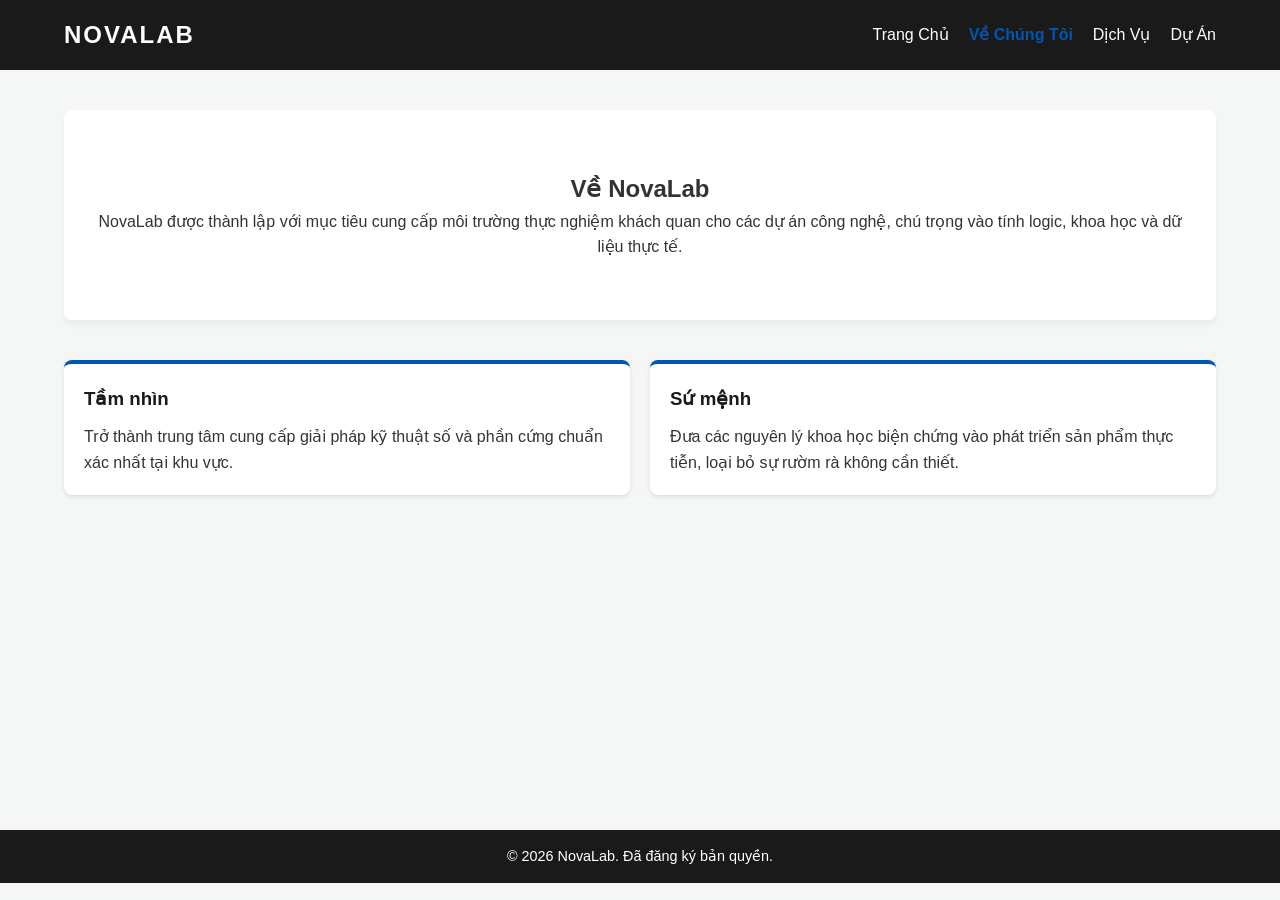
==== about.html @ a88ee1c7 "Add files via upload" ====
<!DOCTYPE html>
<html lang="vi">
<head>
    <meta charset="UTF-8">
    <meta name="viewport" content="width=device-width, initial-scale=1.0">
    <title>NovaLab | Về Chúng Tôi</title>
    <link rel="stylesheet" href="styles.css">
</head>
<body>
    <header>
        <div class="logo">NOVALAB</div>
        <nav>
            <ul>
                <li><a href="index.html">Trang Chủ</a></li>
                <li><a href="about.html">Về Chúng Tôi</a></li>
                <li><a href="service.html">Dịch Vụ</a></li>
                <li><a href="project.html">Dự Án</a></li>
            </ul>
        </nav>
    </header>

    <main>
        <section class="hero">
            <h2>Về NovaLab</h2>
            <p>NovaLab được thành lập với mục tiêu cung cấp môi trường thực nghiệm khách quan cho các dự án công nghệ, chú trọng vào tính logic, khoa học và dữ liệu thực tế.</p>
        </section>
        
        <div class="grid-container">
            <div class="card">
                <h3>Tầm nhìn</h3>
                <p>Trở thành trung tâm cung cấp giải pháp kỹ thuật số và phần cứng chuẩn xác nhất tại khu vực.</p>
            </div>
            <div class="card">
                <h3>Sứ mệnh</h3>
                <p>Đưa các nguyên lý khoa học biện chứng vào phát triển sản phẩm thực tiễn, loại bỏ sự rườm rà không cần thiết.</p>
            </div>
        </div>
    </main>

    <footer>
        <p>&copy; 2026 NovaLab. Đã đăng ký bản quyền.</p>
    </footer>

    <script src="app.js"></script>
</body>
</html>
---- styles.css ----
/* Thiết lập biến màu sắc và phông chữ cơ bản */
:root {
    --primary-color: #0056b3;
    --secondary-color: #1a1a1a;
    --text-color: #333;
    --bg-color: #f4f7f6;
    --white: #ffffff;
    --font-stack: 'Segoe UI', Roboto, Helvetica, Arial, sans-serif;
}

* {
    margin: 0;
    padding: 0;
    box-sizing: border-box;
}

body {
    font-family: var(--font-stack);
    color: var(--text-color);
    background-color: var(--bg-color);
    line-height: 1.6;
}

/* Cấu trúc Header & Navigation */
header {
    background-color: var(--secondary-color);
    color: var(--white);
    padding: 1rem 5%;
    display: flex;
    justify-content: space-between;
    align-items: center;
}

header .logo {
    font-size: 1.5rem;
    font-weight: bold;
    letter-spacing: 2px;
}

nav ul {
    list-style: none;
    display: flex;
    gap: 20px;
}

nav ul li a {
    color: var(--white);
    text-decoration: none;
    font-weight: 500;
    transition: color 0.3s ease;
}

nav ul li a:hover {
    color: var(--primary-color);
}

/* Cấu trúc nội dung chính */
main {
    padding: 40px 5%;
    min-height: calc(100vh - 140px);
}

section.hero {
    text-align: center;
    padding: 60px 20px;
    background: var(--white);
    border-radius: 8px;
    box-shadow: 0 4px 6px rgba(0,0,0,0.05);
    margin-bottom: 40px;
}

section.hero h1 {
    font-size: 2.5rem;
    color: var(--secondary-color);
    margin-bottom: 15px;
}

/* Lưới hiển thị (Grid) cho Project và Service */
.grid-container {
    display: grid;
    grid-template-columns: repeat(auto-fit, minmax(300px, 1fr));
    gap: 20px;
    margin-top: 20px;
}

.card {
    background: var(--white);
    padding: 20px;
    border-radius: 8px;
    box-shadow: 0 2px 4px rgba(0,0,0,0.1);
    border-top: 4px solid var(--primary-color);
}

.card h3 {
    margin-bottom: 10px;
    color: var(--secondary-color);
}

/* Footer */
footer {
    background-color: var(--secondary-color);
    color: var(--white);
    text-align: center;
    padding: 15px;
    font-size: 0.9rem;
}
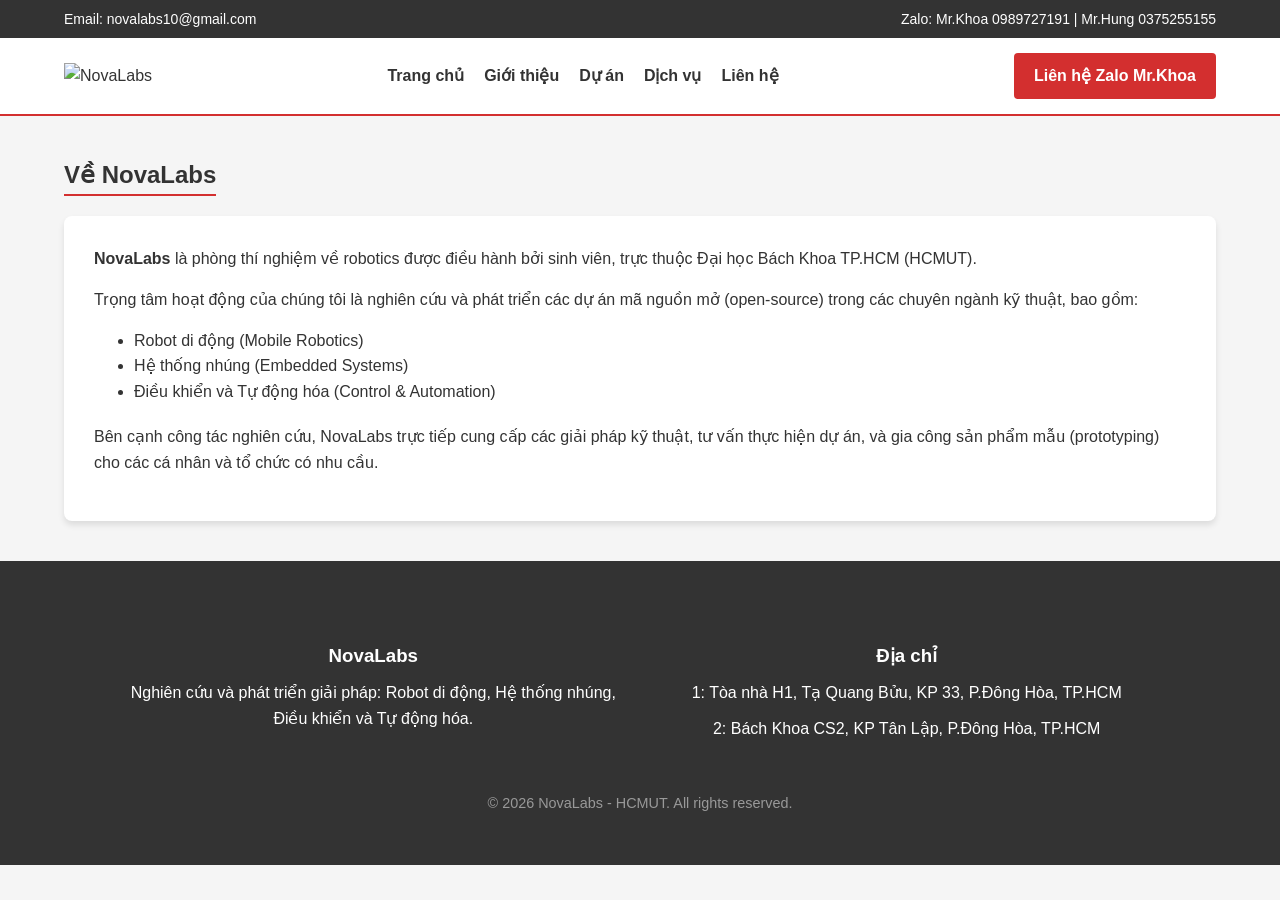
==== commit 250f691e: "Add files via upload" ====
--- a/about.html
+++ b/about.html
@@ -1,46 +1,63 @@
-<!DOCTYPE html>
-<html lang="vi">
-<head>
-    <meta charset="UTF-8">
-    <meta name="viewport" content="width=device-width, initial-scale=1.0">
-    <title>NovaLab | Về Chúng Tôi</title>
-    <link rel="stylesheet" href="styles.css">
-</head>
-<body>
-    <header>
-        <div class="logo">NOVALAB</div>
-        <nav>
-            <ul>
-                <li><a href="index.html">Trang Chủ</a></li>
-                <li><a href="about.html">Về Chúng Tôi</a></li>
-                <li><a href="service.html">Dịch Vụ</a></li>
-                <li><a href="project.html">Dự Án</a></li>
-            </ul>
-        </nav>
-    </header>
-
-    <main>
-        <section class="hero">
-            <h2>Về NovaLab</h2>
-            <p>NovaLab được thành lập với mục tiêu cung cấp môi trường thực nghiệm khách quan cho các dự án công nghệ, chú trọng vào tính logic, khoa học và dữ liệu thực tế.</p>
-        </section>
-        
-        <div class="grid-container">
-            <div class="card">
-                <h3>Tầm nhìn</h3>
-                <p>Trở thành trung tâm cung cấp giải pháp kỹ thuật số và phần cứng chuẩn xác nhất tại khu vực.</p>
-            </div>
-            <div class="card">
-                <h3>Sứ mệnh</h3>
-                <p>Đưa các nguyên lý khoa học biện chứng vào phát triển sản phẩm thực tiễn, loại bỏ sự rườm rà không cần thiết.</p>
-            </div>
-        </div>
-    </main>
-
-    <footer>
-        <p>&copy; 2026 NovaLab. Đã đăng ký bản quyền.</p>
-    </footer>
-
-    <script src="app.js"></script>
-</body>
-</html>+<!DOCTYPE html>
+<html lang="vi">
+<head>
+    <meta charset="UTF-8">
+    <meta name="viewport" content="width=device-width, initial-scale=1.0">
+    <title>Giới thiệu | NovaLabs</title>
+    <link rel="stylesheet" href="style.css">
+</head>
+<body>
+    <header>
+        <div class="top-bar">
+            <span>Email: novalabs10@gmail.com</span>
+            <span>Zalo: Mr.Khoa 0989727191 | Mr.Hung 0375255155</span>
+        </div>
+        <nav class="main-nav">
+            <a href="index.html"><img src="asset/logo.jpg" alt="NovaLabs" class="logo"></a>
+            <ul class="nav-links">
+                <li><a href="index.html">Trang chủ</a></li>
+                <li><a href="about.html">Giới thiệu</a></li>
+                <li><a href="projects.html">Dự án</a></li>
+                <li><a href="services.html">Dịch vụ</a></li>
+                <li><a href="contact.html">Liên hệ</a></li>
+            </ul>
+            <a href="https://zalo.me/0989727191" target="_blank" class="cta-btn">Liên hệ Zalo Mr.Khoa</a>
+        </nav>
+    </header>
+
+    <main>
+
+        <div class="container">
+            <h2 style="border-bottom: 2px solid var(--primary-red); display:inline-block; margin-bottom:20px;">Về NovaLabs</h2>
+            <div style="background:var(--white); padding:30px; border-radius:8px; box-shadow: 0 4px 6px rgba(0,0,0,0.1);">
+                <p style="margin-bottom: 15px;"><strong>NovaLabs</strong> là phòng thí nghiệm về robotics được điều hành bởi sinh viên, trực thuộc Đại học Bách Khoa TP.HCM (HCMUT).</p>
+                <p style="margin-bottom: 15px;">Trọng tâm hoạt động của chúng tôi là nghiên cứu và phát triển các dự án mã nguồn mở (open-source) trong các chuyên ngành kỹ thuật, bao gồm:</p>
+                <ul style="list-style-type: disc; margin-left: 40px; margin-bottom: 20px;">
+                    <li>Robot di động (Mobile Robotics)</li>
+                    <li>Hệ thống nhúng (Embedded Systems)</li>
+                    <li>Điều khiển và Tự động hóa (Control & Automation)</li>
+                </ul>
+                <p style="margin-bottom: 15px;">Bên cạnh công tác nghiên cứu, NovaLabs trực tiếp cung cấp các giải pháp kỹ thuật, tư vấn thực hiện dự án, và gia công sản phẩm mẫu (prototyping) cho các cá nhân và tổ chức có nhu cầu.</p>
+            </div>
+        </div>
+    
+    </main>
+
+    <footer>
+        <div class="container grid">
+            <div>
+                <h3 style="color:var(--white);">NovaLabs</h3>
+                <p>Nghiên cứu và phát triển giải pháp: Robot di động, Hệ thống nhúng, Điều khiển và Tự động hóa.</p>
+            </div>
+            <div>
+                <h3 style="color:var(--white);">Địa chỉ</h3>
+                <p>1: Tòa nhà H1, Tạ Quang Bửu, KP 33, P.Đông Hòa, TP.HCM</p>
+                <p>2: Bách Khoa CS2, KP Tân Lập, P.Đông Hòa, TP.HCM</p>
+            </div>
+        </div>
+        <p style="margin-top:20px; font-size:0.9em; color:#999;">&copy; 2026 NovaLabs - HCMUT. All rights reserved.</p>
+    </footer>
+
+    <script src="script.js"></script>
+</body>
+</html>
--- a/style.css
+++ b/style.css
@@ -0,0 +1,66 @@
+
+/* Reset and Base */
+* { box-sizing: border-box; margin: 0; padding: 0; }
+body { font-family: Arial, sans-serif; color: #333333; background-color: #F5F5F5; line-height: 1.6; }
+a { text-decoration: none; color: inherit; }
+ul { list-style: none; }
+
+/* Colors: Red, Gray, White */
+:root {
+    --primary-red: #D32F2F;
+    --dark-gray: #333333;
+    --light-gray: #E0E0E0;
+    --white: #FFFFFF;
+}
+
+/* Header */
+.top-bar {
+    background-color: var(--dark-gray); color: var(--white);
+    display: flex; justify-content: space-between; padding: 8px 5%; font-size: 14px;
+}
+.main-nav {
+    background-color: var(--white); display: flex; justify-content: space-between;
+    align-items: center; padding: 15px 5%; border-bottom: 2px solid var(--primary-red);
+}
+.logo { max-height: 50px; }
+.nav-links { display: flex; gap: 20px; font-weight: bold; }
+.nav-links a:hover { color: var(--primary-red); }
+.cta-btn {
+    background-color: var(--primary-red); color: var(--white);
+    padding: 10px 20px; border-radius: 4px; font-weight: bold;
+}
+.cta-btn:hover { background-color: #B71C1C; color: var(--white); }
+
+/* Hero Section */
+.hero {
+    background: linear-gradient(rgba(51, 51, 51, 0.7), rgba(51, 51, 51, 0.7)), url('asset/hcmut_background.jpeg') center/cover;
+    color: var(--white); text-align: center; padding: 100px 20px;
+}
+.hero h1 { font-size: 2.5rem; margin-bottom: 15px; }
+.hero p { font-size: 1.2rem; margin-bottom: 25px; max-width: 800px; margin-left: auto; margin-right: auto; }
+
+/* Container & Grid */
+.container { width: 90%; max-width: 1200px; margin: 40px auto; }
+.grid { display: grid; grid-template-columns: repeat(auto-fit, minmax(300px, 1fr)); gap: 30px; }
+
+/* Cards */
+.card { background-color: var(--white); border-radius: 8px; overflow: hidden; box-shadow: 0 4px 6px rgba(0,0,0,0.1); }
+.card-content { padding: 20px; }
+.card h3 { color: var(--primary-red); margin-bottom: 10px; display: flex; align-items: center; gap: 8px; }
+
+/* Hot Icon */
+.hot-icon { color: #FF9800; font-size: 1.2rem; }
+
+/* Carousel */
+.carousel-container { position: relative; width: 100%; height: 250px; background-color: var(--light-gray); overflow: hidden; }
+.carousel-images img { width: 100%; height: 100%; object-fit: cover; display: none; }
+.carousel-btn {
+    position: absolute; top: 50%; transform: translateY(-50%);
+    background: rgba(0,0,0,0.5); color: white; border: none; padding: 10px; cursor: pointer; z-index: 10;
+}
+.prev { left: 10px; }
+.next { right: 10px; }
+
+/* Footer */
+footer { background-color: var(--dark-gray); color: var(--white); padding: 40px 5%; text-align: center; margin-top: 40px; }
+footer p { margin: 10px 0; }
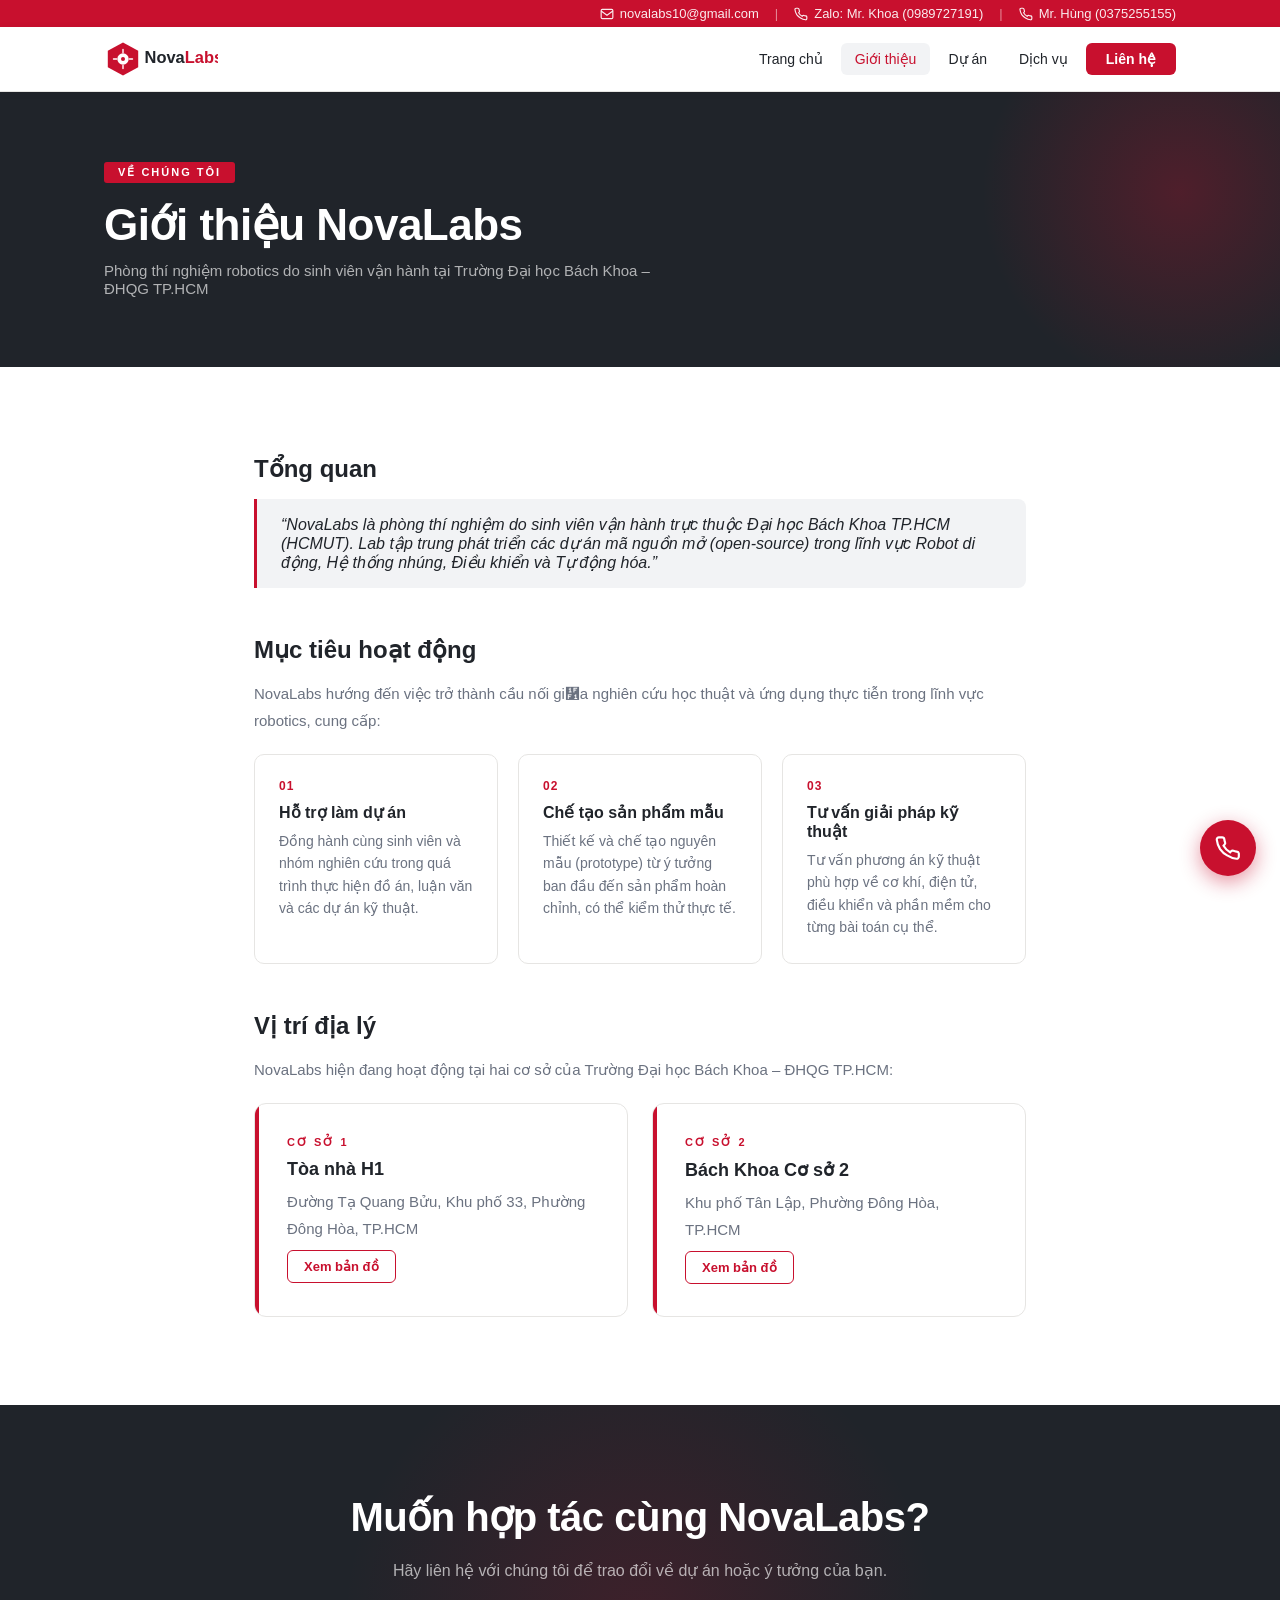
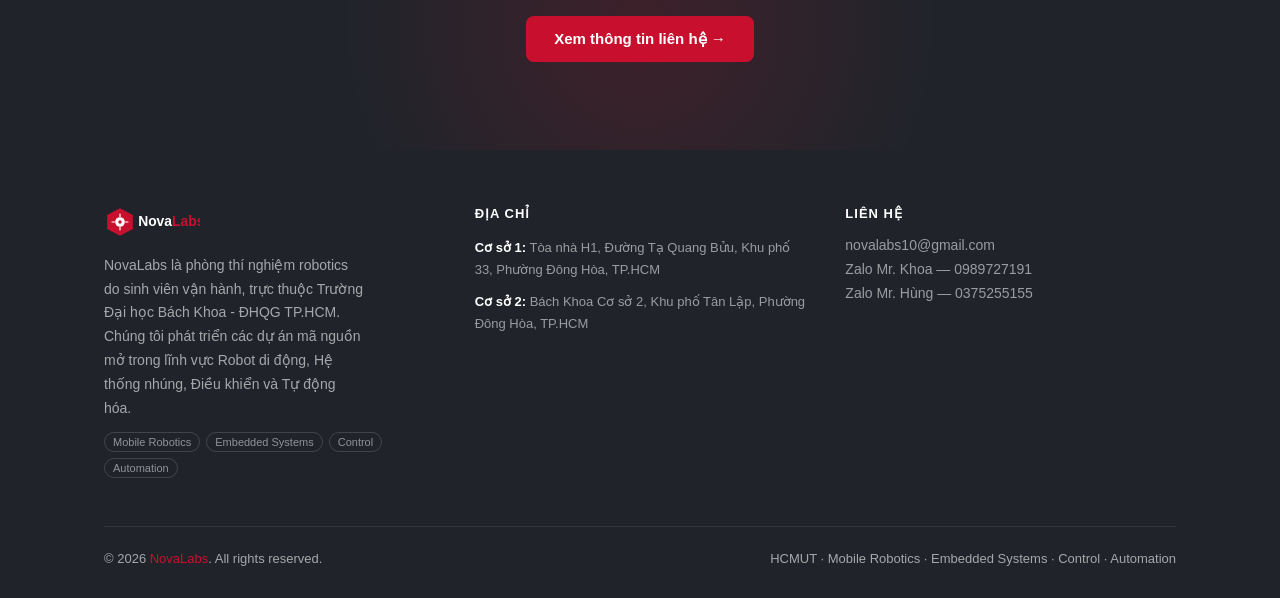
==== commit 03d1bcef: "Add files via upload" ====
--- a/about.html
+++ b/about.html
@@ -1,63 +1,87 @@
 <!DOCTYPE html>
 <html lang="vi">
 <head>
-    <meta charset="UTF-8">
-    <meta name="viewport" content="width=device-width, initial-scale=1.0">
-    <title>Giới thiệu | NovaLabs</title>
-    <link rel="stylesheet" href="style.css">
+<meta charset="UTF-8">
+<meta name="viewport" content="width=device-width, initial-scale=1.0">
+<title>NovaLabs — Giới thiệu</title>
+<link rel="stylesheet" href="css/style.css">
 </head>
-<body>
-    <header>
-        <div class="top-bar">
-            <span>Email: novalabs10@gmail.com</span>
-            <span>Zalo: Mr.Khoa 0989727191 | Mr.Hung 0375255155</span>
+<body data-page="about">
+
+<div id="site-header"></div>
+
+<div class="page-hero">
+  <div class="page-hero-inner">
+    <div class="page-hero-label">Về chúng tôi</div>
+    <h1>Giới thiệu NovaLabs</h1>
+    <p>Phòng thí nghiệm robotics do sinh viên vận hành tại Trường Đại học Bách Khoa – ĐHQG TP.HCM</p>
+  </div>
+</div>
+
+<section>
+  <div class="section-inner" style="max-width:820px;">
+
+    <div class="about-block">
+      <h2>Tổng quan</h2>
+      <div class="quote-block">
+        “NovaLabs là phòng thí nghiệm do sinh viên vận hành trực thuộc Đại học Bách Khoa TP.HCM (HCMUT). Lab tập trung phát triển các dự án mã nguồn mở (open-source) trong lĩnh vực Robot di động, Hệ thống nhúng, Điều khiển và Tự động hóa.”
+      </div>
+    </div>
+
+    <div class="about-block">
+      <h2>Mục tiêu hoạt động</h2>
+      <p>NovaLabs hướng đến việc trở thành cầu nối gi῱a nghiên cứu học thuật và ứng dụng thực tiễn trong lĩnh vực robotics, cung cấp:</p>
+      <div class="goal-list">
+        <div class="goal-card">
+          <div class="num">01</div>
+          <h4>Hỗ trợ làm dự án</h4>
+          <p>Đồng hành cùng sinh viên và nhóm nghiên cứu trong quá trình thực hiện đồ án, luận văn và các dự án kỹ thuật.</p>
         </div>
-        <nav class="main-nav">
-            <a href="index.html"><img src="asset/logo.jpg" alt="NovaLabs" class="logo"></a>
-            <ul class="nav-links">
-                <li><a href="index.html">Trang chủ</a></li>
-                <li><a href="about.html">Giới thiệu</a></li>
-                <li><a href="projects.html">Dự án</a></li>
-                <li><a href="services.html">Dịch vụ</a></li>
-                <li><a href="contact.html">Liên hệ</a></li>
-            </ul>
-            <a href="https://zalo.me/0989727191" target="_blank" class="cta-btn">Liên hệ Zalo Mr.Khoa</a>
-        </nav>
-    </header>
+        <div class="goal-card">
+          <div class="num">02</div>
+          <h4>Chế tạo sản phẩm mẫu</h4>
+          <p>Thiết kế và chế tạo nguyên mẫu (prototype) từ ý tưởng ban đầu đến sản phẩm hoàn chỉnh, có thể kiểm thử thực tế.</p>
+        </div>
+        <div class="goal-card">
+          <div class="num">03</div>
+          <h4>Tư vấn giải pháp kỹ thuật</h4>
+          <p>Tư vấn phương án kỹ thuật phù hợp về cơ khí, điện tử, điều khiển và phần mềm cho từng bài toán cụ thể.</p>
+        </div>
+      </div>
+    </div>
 
-    <main>
+    <div class="about-block">
+      <h2>Vị trí địa lý</h2>
+      <p>NovaLabs hiện đang hoạt động tại hai cơ sở của Trường Đại học Bách Khoa – ĐHQG TP.HCM:</p>
+      <div class="address-grid">
+        <div class="address-card">
+          <div class="address-num">Cơ sở 1</div>
+          <div class="address-name">Tòa nhà H1</div>
+          <p class="address-text">Đường Tạ Quang Bửu, Khu phố 33, Phường Đông Hòa, TP.HCM</p>
+          <a href="https://maps.google.com/?q=Toa+nha+H1+Truong+Dai+hoc+Bach+Khoa+TP.HCM" target="_blank" class="btn-map">Xem bản đồ</a>
+        </div>
+        <div class="address-card">
+          <div class="address-num">Cơ sở 2</div>
+          <div class="address-name">Bách Khoa Cơ sở 2</div>
+          <p class="address-text">Khu phố Tân Lập, Phường Đông Hòa, TP.HCM</p>
+          <a href="https://maps.google.com/?q=Truong+Dai+hoc+Bach+Khoa+Co+so+2+Binh+Duong" target="_blank" class="btn-map">Xem bản đồ</a>
+        </div>
+      </div>
+    </div>
 
-        <div class="container">
-            <h2 style="border-bottom: 2px solid var(--primary-red); display:inline-block; margin-bottom:20px;">Về NovaLabs</h2>
-            <div style="background:var(--white); padding:30px; border-radius:8px; box-shadow: 0 4px 6px rgba(0,0,0,0.1);">
-                <p style="margin-bottom: 15px;"><strong>NovaLabs</strong> là phòng thí nghiệm về robotics được điều hành bởi sinh viên, trực thuộc Đại học Bách Khoa TP.HCM (HCMUT).</p>
-                <p style="margin-bottom: 15px;">Trọng tâm hoạt động của chúng tôi là nghiên cứu và phát triển các dự án mã nguồn mở (open-source) trong các chuyên ngành kỹ thuật, bao gồm:</p>
-                <ul style="list-style-type: disc; margin-left: 40px; margin-bottom: 20px;">
-                    <li>Robot di động (Mobile Robotics)</li>
-                    <li>Hệ thống nhúng (Embedded Systems)</li>
-                    <li>Điều khiển và Tự động hóa (Control & Automation)</li>
-                </ul>
-                <p style="margin-bottom: 15px;">Bên cạnh công tác nghiên cứu, NovaLabs trực tiếp cung cấp các giải pháp kỹ thuật, tư vấn thực hiện dự án, và gia công sản phẩm mẫu (prototyping) cho các cá nhân và tổ chức có nhu cầu.</p>
-            </div>
-        </div>
-    
-    </main>
+  </div>
+</section>
 
-    <footer>
-        <div class="container grid">
-            <div>
-                <h3 style="color:var(--white);">NovaLabs</h3>
-                <p>Nghiên cứu và phát triển giải pháp: Robot di động, Hệ thống nhúng, Điều khiển và Tự động hóa.</p>
-            </div>
-            <div>
-                <h3 style="color:var(--white);">Địa chỉ</h3>
-                <p>1: Tòa nhà H1, Tạ Quang Bửu, KP 33, P.Đông Hòa, TP.HCM</p>
-                <p>2: Bách Khoa CS2, KP Tân Lập, P.Đông Hòa, TP.HCM</p>
-            </div>
-        </div>
-        <p style="margin-top:20px; font-size:0.9em; color:#999;">&copy; 2026 NovaLabs - HCMUT. All rights reserved.</p>
-    </footer>
+<section class="cta-section">
+  <div class="section-inner cta-inner">
+    <h2>Muốn hợp tác cùng NovaLabs?</h2>
+    <p>Hãy liên hệ với chúng tôi để trao đổi về dự án hoặc ý tưởng của bạn.</p>
+    <a href="contact.html" class="btn-zalo-lg">Xem thông tin liên hệ →</a>
+  </div>
+</section>
 
-    <script src="script.js"></script>
+<div id="site-footer"></div>
+
+<script src="js/components.js"></script>
 </body>
 </html>
--- a/css/style.css
+++ b/css/style.css
@@ -0,0 +1,267 @@
+/* =========================================================
+   NovaLabs — style.css
+   Single shared stylesheet for all 5 pages (index, about,
+   projects, services, contact). Includes responsive rules.
+========================================================= */
+
+:root {
+  --red: #C8102E;
+  --red-bright: #EF233C;
+  --dark: #20242A;
+  --gray: #6B7280;
+  --light-gray: #F2F3F5;
+  --white: #FFFFFF;
+  --transition: 0.3s ease;
+}
+* { margin: 0; padding: 0; box-sizing: border-box; }
+html { scroll-behavior: smooth; }
+body { font-family: 'Segoe UI', Arial, sans-serif; color: var(--dark); background: var(--white); }
+img { max-width: 100%; }
+
+/* =================== TOP BAR =================== */
+.top-bar { background: var(--red); color: #fff; font-size: 13px; padding: 6px 0; }
+.top-bar-inner {
+  max-width: 1120px; margin: 0 auto; padding: 0 24px;
+  display: flex; justify-content: flex-end; gap: 16px; align-items: center; flex-wrap: wrap;
+}
+.top-bar-item { color: #fff; text-decoration: none; display: flex; align-items: center; gap: 6px; opacity: 0.92; transition: opacity var(--transition); }
+.top-bar-item:hover { opacity: 1; }
+.top-bar-item svg { width: 14px; height: 14px; flex-shrink: 0; }
+.top-bar-sep { color: rgba(255,255,255,.5); }
+
+/* =================== NAVBAR =================== */
+.navbar { position: sticky; top: 0; z-index: 1000; background: var(--white); border-bottom: 1px solid #E6E5E3; box-shadow: 0 1px 8px rgba(0,0,0,.06); }
+.navbar-inner { max-width: 1120px; margin: 0 auto; padding: 0 24px; display: flex; align-items: center; justify-content: space-between; height: 64px; }
+.logo { display: flex; align-items: center; text-decoration: none; }
+.logo-img { height: 38px; width: auto; object-fit: contain; display: block; }
+.footer-brand .logo-img { height: 32px; }
+
+.nav-links { display: flex; align-items: center; gap: 4px; list-style: none; }
+.nav-links a { text-decoration: none; color: var(--dark); font-size: 14px; font-weight: 500; padding: 8px 14px; border-radius: 6px; transition: background var(--transition), color var(--transition); }
+.nav-links a:hover, .nav-links a.active { background: var(--light-gray); color: var(--red); }
+.nav-cta { background: var(--red) !important; color: #fff !important; font-weight: 700 !important; padding: 8px 20px !important; border-radius: 6px !important; }
+.nav-cta:hover, .nav-cta.active { background: var(--red-bright) !important; color: #fff !important; }
+.hamburger { display: none; flex-direction: column; gap: 5px; cursor: pointer; padding: 4px; }
+.hamburger span { display: block; width: 24px; height: 2px; background: var(--dark); border-radius: 2px; transition: var(--transition); }
+
+/* =================== FLOATING ZALO BUTTON =================== */
+.floating-zalo {
+  position: fixed; bottom: 24px; right: 24px; width: 56px; height: 56px; border-radius: 50%;
+  background: var(--red); color: #fff; display: flex; align-items: center; justify-content: center;
+  box-shadow: 0 6px 20px rgba(200,16,46,.45); z-index: 900; transition: transform var(--transition), background var(--transition);
+}
+.floating-zalo svg { width: 26px; height: 26px; }
+.floating-zalo:hover { transform: scale(1.08); background: var(--red-bright); }
+
+/* =================== SECTION SHARED =================== */
+section { padding: 88px 0; }
+.section-inner { max-width: 1120px; margin: 0 auto; padding: 0 24px; }
+.section-label { font-size: 11px; font-weight: 700; letter-spacing: 2.5px; text-transform: uppercase; color: var(--red); margin-bottom: 12px; }
+.section-title { font-size: clamp(26px, 4vw, 44px); font-weight: 800; color: var(--dark); line-height: 1.15; letter-spacing: -0.5px; margin-bottom: 20px; }
+.section-divider { width: 48px; height: 3px; background: var(--red); border-radius: 2px; margin-bottom: 32px; }
+.link-more { display: inline-flex; align-items: center; gap: 6px; color: var(--red); font-weight: 700; font-size: 14px; text-decoration: none; margin-top: 8px; }
+.link-more:hover { color: var(--red-bright); }
+
+/* =================== PAGE HERO (about / projects / services / contact) =================== */
+.page-hero { background: var(--dark); padding: 70px 0; position: relative; overflow: hidden; }
+.page-hero::before {
+  content: ''; position: absolute; top: -100px; right: -100px; width: 400px; height: 400px;
+  background: radial-gradient(circle, rgba(200,16,46,.28) 0%, transparent 70%);
+}
+.page-hero-inner { max-width: 1120px; margin: 0 auto; padding: 0 24px; position: relative; z-index: 1; }
+.page-hero-label { display: inline-block; background: var(--red); color: #fff; font-size: 11px; font-weight: 700; letter-spacing: 2px; padding: 4px 14px; border-radius: 3px; margin-bottom: 16px; text-transform: uppercase; }
+.page-hero h1 { font-size: clamp(28px, 4vw, 44px); font-weight: 800; color: #fff; letter-spacing: -0.5px; margin-bottom: 12px; }
+.page-hero p { font-size: 15px; color: rgba(255,255,255,.65); max-width: 560px; }
+
+/* =================== HOMEPAGE HERO =================== */
+.hero { position: relative; min-height: 92vh; display: flex; align-items: center; overflow: hidden; background: var(--dark); }
+.hero-bg-img { position: absolute; inset: 0; width: 100%; height: 100%; object-fit: cover; z-index: 0; }
+.hero-bg-overlay { position: absolute; inset: 0; z-index: 1; background: linear-gradient(135deg, rgba(20,24,30,.88) 0%, rgba(20,24,30,.68) 50%, rgba(200,16,46,.16) 100%); }
+.hero-grid { position: absolute; inset: 0; z-index: 2; background-image: linear-gradient(rgba(200,16,46,.08) 1px, transparent 1px), linear-gradient(90deg, rgba(200,16,46,.08) 1px, transparent 1px); background-size: 60px 60px; pointer-events: none; }
+.hero-content { position: relative; z-index: 3; max-width: 1120px; margin: 0 auto; padding: 0 24px; padding-top: 60px; }
+.hero-label { display: inline-block; background: var(--red); color: #fff; font-size: 11px; font-weight: 700; letter-spacing: 2px; padding: 4px 14px; border-radius: 3px; margin-bottom: 24px; text-transform: uppercase; }
+.hero-title { font-size: clamp(34px, 6vw, 74px); font-weight: 900; color: #fff; line-height: 1.08; letter-spacing: -1px; margin-bottom: 26px; max-width: 820px; }
+.hero-title .accent { color: var(--red-bright); }
+.hero-desc { font-size: 16px; color: rgba(255,255,255,.82); line-height: 1.75; max-width: 580px; margin-bottom: 36px; }
+.hero-desc strong { color: #fff; }
+.hero-btns { display: flex; gap: 16px; flex-wrap: wrap; margin-bottom: 56px; }
+.btn-primary { background: var(--red); color: #fff; padding: 14px 32px; border-radius: 6px; font-size: 15px; font-weight: 700; text-decoration: none; border: 2px solid var(--red); transition: background var(--transition), transform var(--transition); }
+.btn-primary:hover { background: var(--red-bright); border-color: var(--red-bright); transform: translateY(-2px); }
+.btn-outline { background: transparent; color: #fff; padding: 14px 32px; border-radius: 6px; font-size: 15px; font-weight: 700; text-decoration: none; border: 2px solid rgba(255,255,255,.5); transition: border-color var(--transition), background var(--transition); }
+.btn-outline:hover { border-color: #fff; background: rgba(255,255,255,.08); }
+.hero-tags { display: flex; gap: 24px; flex-wrap: wrap; }
+.hero-tags span { font-size: 11px; font-weight: 700; letter-spacing: 2px; color: rgba(255,255,255,.45); text-transform: uppercase; }
+.hero-tags .dot { color: var(--red); }
+
+/* =================== ABOUT (about.html + homepage preview) =================== */
+#about-preview { background: var(--light-gray); }
+.about-block { margin-bottom: 48px; }
+.about-block:last-child { margin-bottom: 0; }
+.about-block h2 { font-size: 24px; font-weight: 800; color: var(--dark); margin-bottom: 16px; }
+.about-block p { font-size: 15px; color: var(--gray); line-height: 1.8; margin-bottom: 8px; }
+.quote-block { border-left: 3px solid var(--red); padding: 16px 24px; font-size: 16px; font-style: italic; color: var(--dark); background: var(--light-gray); border-radius: 0 8px 8px 0; }
+.goal-list { display: grid; grid-template-columns: repeat(3, 1fr); gap: 20px; margin-top: 20px; }
+.goal-card { border: 1px solid #E6E5E3; border-radius: 10px; padding: 24px; transition: box-shadow var(--transition), transform var(--transition); }
+.goal-card:hover { box-shadow: 0 8px 24px rgba(0,0,0,.08); transform: translateY(-3px); }
+.goal-card .num { font-size: 12px; font-weight: 800; color: var(--red); letter-spacing: 1px; margin-bottom: 10px; }
+.goal-card h4 { font-size: 16px; font-weight: 700; margin-bottom: 8px; }
+.goal-card p { font-size: 14px; color: var(--gray); line-height: 1.6; margin: 0; }
+
+.about-preview-grid { display: grid; grid-template-columns: 1.1fr 1fr; gap: 56px; align-items: center; }
+.about-points { display: grid; grid-template-columns: 1fr 1fr; gap: 12px; margin-top: 24px; }
+.about-point { display: flex; align-items: flex-start; gap: 10px; font-size: 14px; font-weight: 500; color: var(--dark); }
+.about-point::before { content: ''; display: block; width: 8px; height: 8px; background: var(--red); border-radius: 50%; margin-top: 5px; flex-shrink: 0; }
+.about-visual { position: relative; border-radius: 12px; overflow: hidden; aspect-ratio: 4/3; }
+.about-visual img { width: 100%; height: 100%; object-fit: cover; display: block; }
+.about-accent { position: absolute; bottom: -20px; right: -20px; width: 160px; height: 160px; background: var(--red); border-radius: 12px; opacity: 0.12; z-index: -1; }
+
+/* =================== ADDRESS =================== */
+.address-grid { display: grid; grid-template-columns: 1fr 1fr; gap: 24px; margin-top: 20px; }
+.address-card { border: 1px solid #E6E5E3; border-radius: 12px; padding: 32px; position: relative; overflow: hidden; transition: box-shadow var(--transition); background: var(--white); }
+.address-card:hover { box-shadow: 0 8px 32px rgba(0,0,0,.08); }
+.address-card::before { content: ''; position: absolute; top: 0; left: 0; width: 4px; height: 100%; background: var(--red); }
+.address-num { font-size: 11px; font-weight: 700; letter-spacing: 2px; color: var(--red); text-transform: uppercase; margin-bottom: 10px; }
+.address-name { font-size: 18px; font-weight: 700; color: var(--dark); margin-bottom: 8px; }
+.address-text { font-size: 14px; color: var(--gray); line-height: 1.7; margin-bottom: 18px; }
+.btn-map { display: inline-flex; align-items: center; gap: 6px; border: 1.5px solid var(--red); color: var(--red); font-size: 13px; font-weight: 600; padding: 8px 16px; border-radius: 6px; text-decoration: none; transition: background var(--transition), color var(--transition); }
+.btn-map:hover { background: var(--red); color: #fff; }
+
+/* =================== CONTACT PAGE =================== */
+.contact-grid { display: grid; grid-template-columns: 1fr 1fr; gap: 56px; }
+.contact-info-col h2, .contact-address-col h2 { font-size: 22px; font-weight: 800; margin-bottom: 24px; }
+.contact-info-list { display: flex; flex-direction: column; gap: 14px; margin-bottom: 28px; }
+.contact-info-item { display: flex; align-items: center; gap: 16px; border: 1px solid #E6E5E3; border-radius: 10px; padding: 16px 20px; text-decoration: none; color: var(--dark); transition: box-shadow var(--transition), border-color var(--transition); }
+.contact-info-item:hover { box-shadow: 0 6px 20px rgba(0,0,0,.08); border-color: var(--red); }
+.contact-info-icon { width: 44px; height: 44px; border-radius: 50%; background: var(--light-gray); color: var(--red); display: flex; align-items: center; justify-content: center; flex-shrink: 0; }
+.contact-info-label { font-size: 12px; color: var(--gray); margin-bottom: 2px; }
+.contact-info-value { font-size: 15px; font-weight: 700; }
+.btn-zalo-lg { display: inline-flex; align-items: center; gap: 10px; background: var(--red); color: #fff; font-size: 15px; font-weight: 700; padding: 14px 28px; border-radius: 8px; text-decoration: none; transition: background var(--transition), transform var(--transition); }
+.btn-zalo-lg:hover { background: var(--red-bright); transform: translateY(-2px); }
+
+/* =================== SERVICES (services.html) =================== */
+.services-list { display: flex; flex-direction: column; gap: 40px; }
+.service-row { display: grid; grid-template-columns: 340px 1fr; gap: 40px; align-items: center; padding-bottom: 40px; border-bottom: 1px solid #E6E5E3; }
+.services-list .service-row:last-child { border-bottom: none; padding-bottom: 0; }
+.service-row-body .service-head { display: flex; align-items: center; gap: 12px; margin-bottom: 12px; }
+.service-row-body h3 { font-size: 20px; font-weight: 800; color: var(--dark); }
+.hot-text { color: var(--red); }
+.hot-badge { display: inline-flex; align-items: center; gap: 3px; background: var(--red); color: #fff; font-size: 11px; font-weight: 700; padding: 3px 10px; border-radius: 20px; letter-spacing: 0.5px; }
+.service-row-body p { font-size: 15px; color: var(--gray); line-height: 1.75; margin-bottom: 18px; }
+.btn-contact { display: inline-flex; align-items: center; gap: 6px; background: var(--light-gray); color: var(--dark); font-size: 13px; font-weight: 600; padding: 10px 18px; border-radius: 6px; text-decoration: none; transition: background var(--transition), color var(--transition); }
+.btn-contact:hover { background: var(--red); color: #fff; }
+.service-no-img { aspect-ratio: 4/3; border-radius: 10px; background: var(--light-gray); color: #C6C9CE; display: flex; align-items: center; justify-content: center; }
+
+/* =================== HOMEPAGE SERVICE PREVIEW CARDS =================== */
+.services-grid { display: grid; grid-template-columns: repeat(3, 1fr); gap: 24px; }
+.service-card { border: 1px solid #E6E5E3; border-radius: 12px; overflow: hidden; background: var(--white); transition: box-shadow var(--transition), transform var(--transition); position: relative; }
+.service-card:hover { box-shadow: 0 8px 32px rgba(0,0,0,.10); transform: translateY(-4px); }
+.service-img-wrap { aspect-ratio: 16/9; background: var(--light-gray); position: relative; overflow: hidden; }
+.service-img-wrap img { position: absolute; inset: 0; width: 100%; height: 100%; object-fit: cover; opacity: 0; transition: opacity 0.5s ease; }
+.service-img-wrap img.active { opacity: 1; }
+.service-img-dots { position: absolute; bottom: 8px; left: 50%; transform: translateX(-50%); display: flex; gap: 5px; z-index: 2; }
+.service-img-dots span { width: 6px; height: 6px; border-radius: 50%; background: rgba(255,255,255,.5); cursor: pointer; transition: background var(--transition); }
+.service-img-dots span.active { background: #fff; }
+.service-card-body { padding: 20px 20px 24px; }
+.service-card-body .service-head { display: flex; align-items: center; justify-content: space-between; margin-bottom: 10px; }
+.service-card-body .service-name { font-size: 17px; font-weight: 700; color: var(--dark); }
+.service-card-body p { font-size: 14px; color: var(--gray); line-height: 1.7; margin-bottom: 16px; }
+
+/* =================== PROJECTS (projects.html) =================== */
+.projects-grid { display: grid; grid-template-columns: repeat(2, 1fr); gap: 32px; }
+.project-card { border: 1px solid #E6E5E3; border-radius: 12px; overflow: hidden; background: var(--white); transition: box-shadow var(--transition), transform var(--transition); }
+.project-card:hover { box-shadow: 0 8px 32px rgba(0,0,0,.10); transform: translateY(-4px); }
+.project-card-body { padding: 20px 22px 24px; }
+.project-card-body h3 { font-size: 18px; font-weight: 800; color: var(--dark); margin-bottom: 8px; }
+.project-card-body p { font-size: 14px; color: var(--gray); line-height: 1.7; }
+
+/* Homepage projects teaser strip (dark) */
+#projects-preview { background: var(--dark); }
+#projects-preview .section-title { color: #fff; }
+#projects-preview .section-label { color: var(--red-bright); }
+#projects-preview .section-divider { background: var(--red-bright); }
+#projects-preview .project-card { background: #262b32; border-color: rgba(255,255,255,.08); }
+#projects-preview .project-card-body h3 { color: #fff; }
+#projects-preview .project-card-body p { color: rgba(255,255,255,.55); }
+
+/* =================== SLIDER (shared: manual track slider) =================== */
+.slider-wrap { position: relative; border-radius: 12px; overflow: hidden; background: #111; aspect-ratio: 4/3; }
+.slider-track { display: flex; height: 100%; transition: transform 0.45s cubic-bezier(.4,0,.2,1); }
+.slider-track img { min-width: 100%; height: 100%; object-fit: cover; cursor: zoom-in; display: block; }
+.slider-nav { position: absolute; top: 50%; transform: translateY(-50%); display: flex; justify-content: space-between; width: 100%; padding: 0 10px; pointer-events: none; }
+.slider-btn { background: rgba(20,24,30,.7); border: 1px solid rgba(255,255,255,.15); color: #fff; width: 36px; height: 36px; border-radius: 50%; display: flex; align-items: center; justify-content: center; cursor: pointer; pointer-events: all; transition: background var(--transition); font-size: 15px; }
+.slider-btn:hover { background: var(--red); border-color: var(--red); }
+.slider-dots { position: absolute; bottom: 10px; left: 50%; transform: translateX(-50%); display: flex; gap: 6px; }
+.slider-dots span { width: 7px; height: 7px; border-radius: 50%; background: rgba(255,255,255,.4); cursor: pointer; transition: background var(--transition); }
+.slider-dots span.active { background: var(--red-bright); }
+
+/* =================== LIGHTBOX =================== */
+.lightbox { display: none; position: fixed; inset: 0; background: rgba(0,0,0,.92); z-index: 9999; align-items: center; justify-content: center; }
+.lightbox.open { display: flex; }
+.lightbox img { max-width: 90vw; max-height: 88vh; border-radius: 8px; object-fit: contain; }
+.lightbox-close { position: absolute; top: 20px; right: 24px; color: #fff; font-size: 32px; cursor: pointer; opacity: 0.7; transition: opacity var(--transition); background: none; border: none; }
+.lightbox-close:hover { opacity: 1; }
+
+/* =================== WORKFLOW (homepage) =================== */
+#workflow { background: var(--light-gray); }
+.workflow-steps { display: flex; flex-direction: column; max-width: 560px; margin: 0 auto; }
+.workflow-step { display: flex; align-items: flex-start; gap: 20px; }
+.step-left { display: flex; flex-direction: column; align-items: center; flex-shrink: 0; }
+.step-num { width: 48px; height: 48px; border-radius: 50%; background: var(--red); color: #fff; font-size: 15px; font-weight: 800; display: flex; align-items: center; justify-content: center; flex-shrink: 0; }
+.step-line { width: 2px; flex: 1; min-height: 40px; background: var(--red); opacity: 0.2; }
+.workflow-step:last-child .step-line { display: none; }
+.step-content { padding-top: 10px; padding-bottom: 40px; }
+.step-content h4 { font-size: 17px; font-weight: 700; color: var(--dark); margin-bottom: 4px; }
+.step-content p { font-size: 14px; color: var(--gray); line-height: 1.65; }
+
+/* =================== CTA SECTION (shared) =================== */
+.cta-section { background: var(--dark); text-align: center; position: relative; overflow: hidden; }
+.cta-section::before { content: ''; position: absolute; top: -80px; left: 50%; transform: translateX(-50%); width: 600px; height: 600px; background: radial-gradient(circle, rgba(200,16,46,.18) 0%, transparent 70%); pointer-events: none; }
+.cta-inner { position: relative; z-index: 1; }
+.cta-section h2 { font-size: clamp(24px, 4vw, 40px); font-weight: 900; color: #fff; max-width: 640px; margin: 0 auto 16px; letter-spacing: -0.5px; line-height: 1.2; }
+.cta-section p { font-size: 16px; color: rgba(255,255,255,.65); max-width: 520px; margin: 0 auto 32px; line-height: 1.7; }
+.cta-secondary { margin-top: 20px; font-size: 14px; color: rgba(255,255,255,.55); }
+.cta-secondary a { color: #fff; font-weight: 700; text-decoration: none; border-bottom: 1px solid rgba(255,255,255,.4); }
+.cta-secondary a:hover { border-color: var(--red-bright); color: var(--red-bright); }
+
+/* =================== FOOTER =================== */
+footer { background: var(--dark); padding: 56px 0 32px; color: rgba(255,255,255,.6); }
+.footer-inner { max-width: 1120px; margin: 0 auto; padding: 0 24px; }
+.footer-top { display: grid; grid-template-columns: 1fr 1fr 1fr; gap: 40px; margin-bottom: 48px; }
+.footer-brand .logo { margin-bottom: 16px; }
+.footer-brand p { font-size: 14px; line-height: 1.7; max-width: 260px; }
+.footer-tags { display: flex; flex-wrap: wrap; gap: 6px; margin-top: 12px; }
+.footer-tag { font-size: 11px; padding: 3px 8px; border: 1px solid rgba(255,255,255,.15); border-radius: 20px; color: rgba(255,255,255,.5); }
+.footer-col h5 { font-size: 13px; font-weight: 700; color: #fff; text-transform: uppercase; letter-spacing: 1px; margin-bottom: 16px; }
+.footer-col p { font-size: 13px; line-height: 1.7; margin-bottom: 10px; color: rgba(255,255,255,.55); }
+.footer-col a { display: block; color: rgba(255,255,255,.55); font-size: 14px; text-decoration: none; margin-bottom: 8px; transition: color var(--transition); }
+.footer-col a:hover { color: var(--red-bright); }
+.footer-bottom { border-top: 1px solid rgba(255,255,255,.08); padding-top: 24px; display: flex; align-items: center; justify-content: space-between; font-size: 13px; flex-wrap: wrap; gap: 8px; }
+.footer-bottom .red { color: var(--red); }
+
+/* =================== RESPONSIVE =================== */
+@media (max-width: 900px) {
+  .service-row { grid-template-columns: 1fr; }
+  .goal-list { grid-template-columns: 1fr 1fr; }
+  .projects-grid { grid-template-columns: 1fr; }
+}
+
+@media (max-width: 768px) {
+  .hamburger { display: flex; }
+  .nav-links { display: none; position: fixed; inset: 65px 0 0 0; background: #fff; flex-direction: column; align-items: flex-start; padding: 24px; gap: 8px; border-top: 1px solid #E6E5E3; z-index: 999; overflow-y: auto; }
+  .nav-links.open { display: flex; }
+  .nav-links a { font-size: 16px; width: 100%; padding: 12px 16px; }
+
+  .about-preview-grid, .contact-grid, .footer-top { grid-template-columns: 1fr; }
+  .about-points, .address-grid, .goal-list { grid-template-columns: 1fr; }
+  .services-grid { grid-template-columns: 1fr 1fr; }
+  .hero-title { font-size: 34px; }
+  .about-visual { order: -1; }
+  .top-bar-inner { justify-content: center; font-size: 12px; gap: 12px; }
+  .footer-bottom { flex-direction: column; text-align: center; }
+}
+
+@media (max-width: 480px) {
+  .services-grid { grid-template-columns: 1fr; }
+  .hero-btns { flex-direction: column; }
+  .floating-zalo { width: 48px; height: 48px; bottom: 16px; right: 16px; }
+}
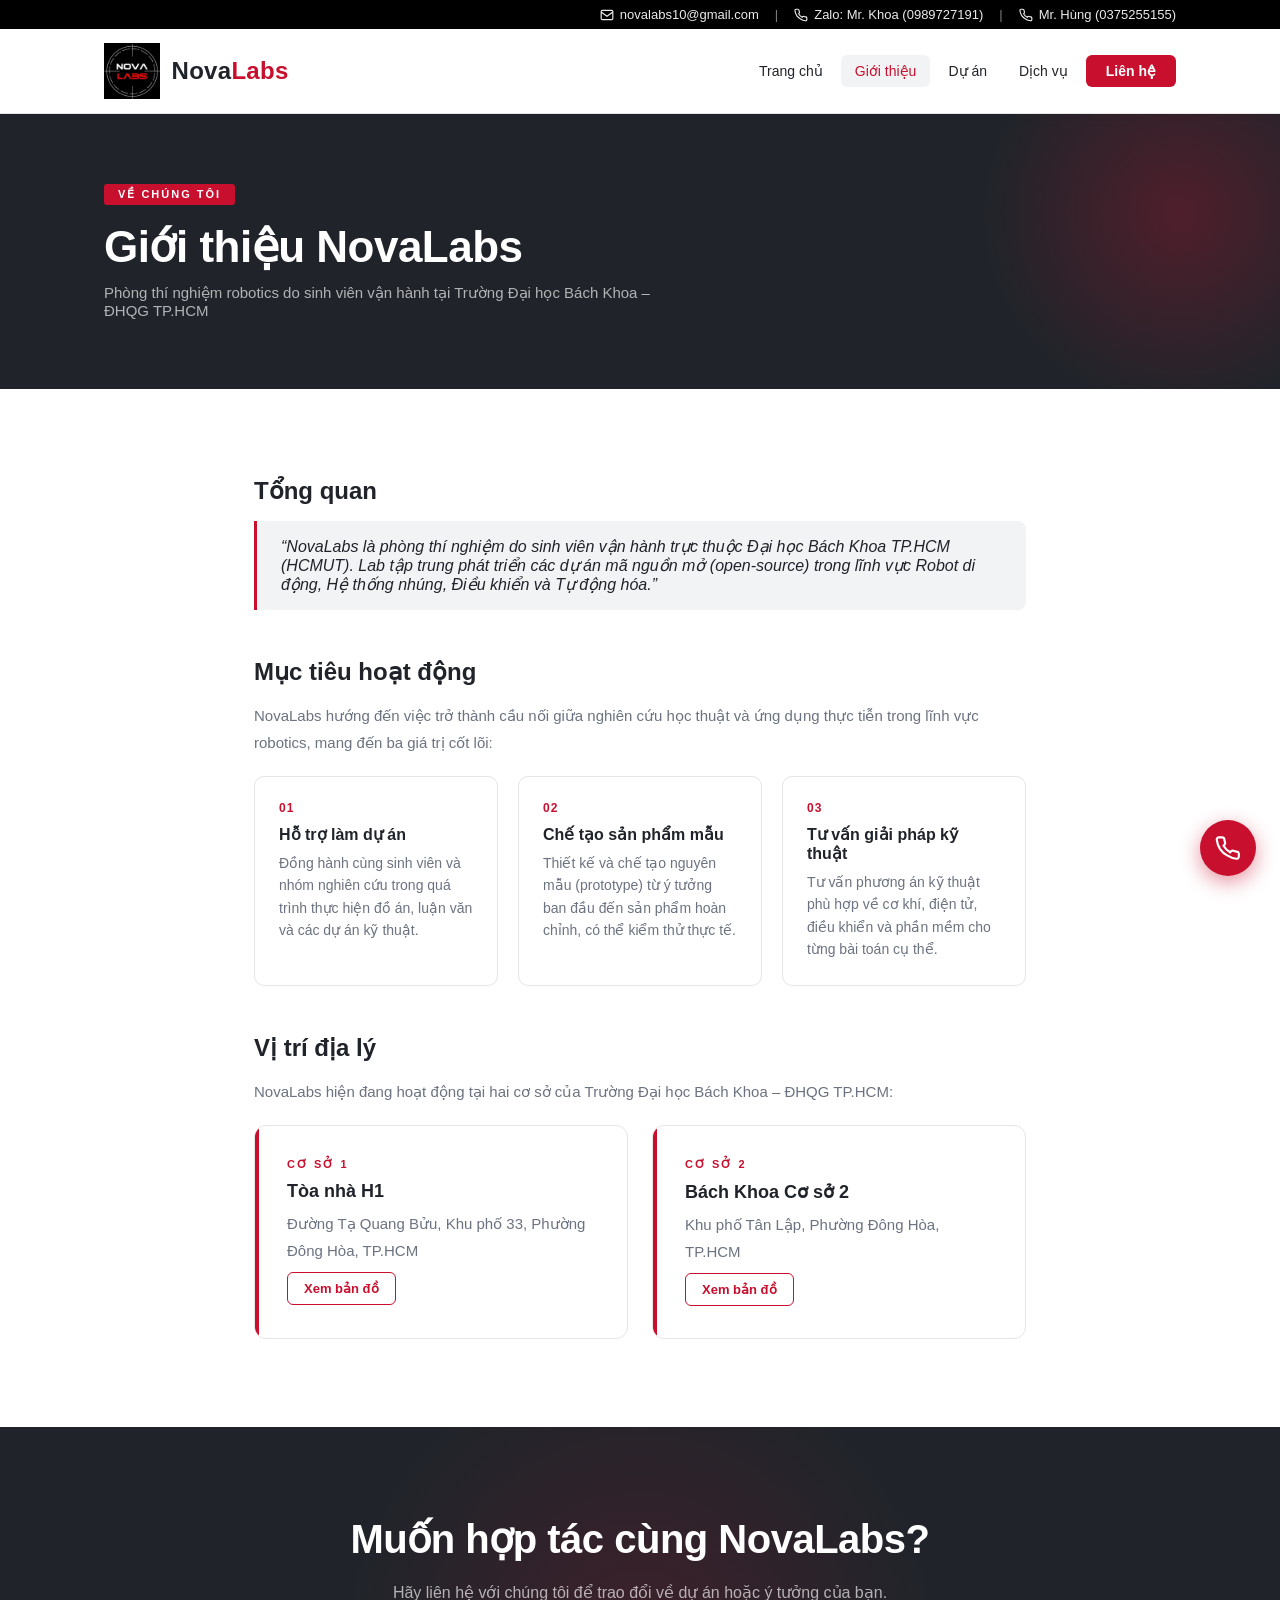
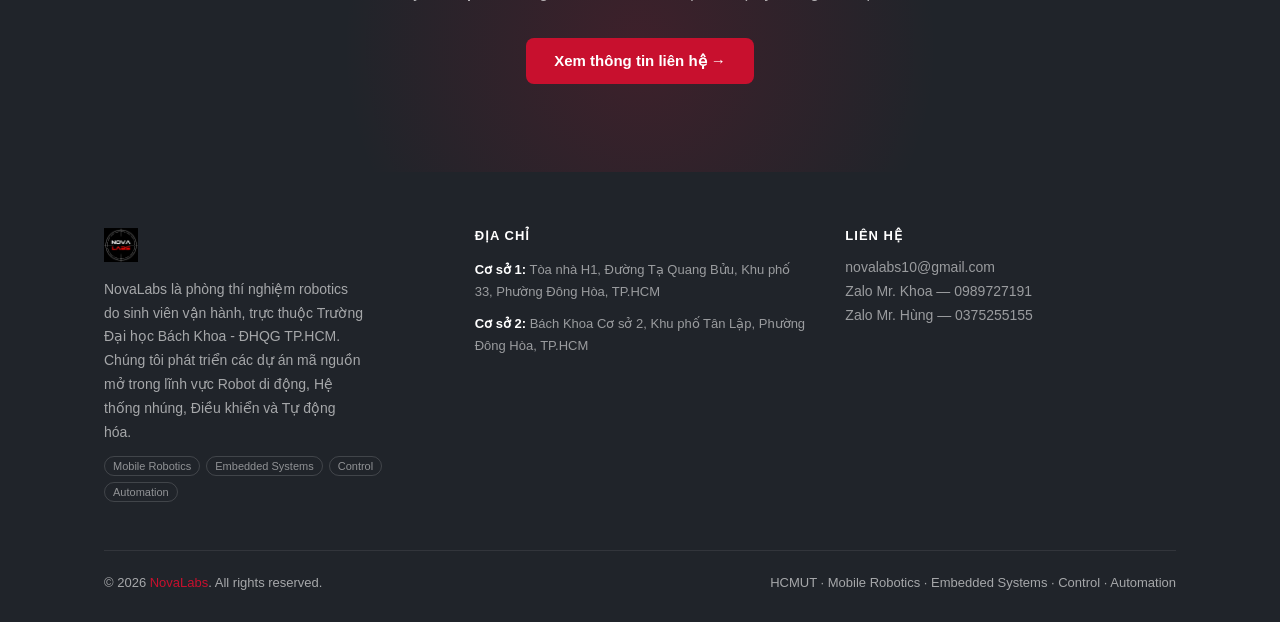
==== commit 5a4242c6: "Add files via upload" ====
--- a/about.html
+++ b/about.html
@@ -30,7 +30,7 @@
 
     <div class="about-block">
       <h2>Mục tiêu hoạt động</h2>
-      <p>NovaLabs hướng đến việc trở thành cầu nối gi῱a nghiên cứu học thuật và ứng dụng thực tiễn trong lĩnh vực robotics, cung cấp:</p>
+      <p>NovaLabs hướng đến việc trở thành cầu nối giữa nghiên cứu học thuật và ứng dụng thực tiễn trong lĩnh vực robotics, mang đến ba giá trị cốt lõi:</p>
       <div class="goal-list">
         <div class="goal-card">
           <div class="num">01</div>
--- a/css/style.css
+++ b/css/style.css
@@ -19,7 +19,7 @@
 img { max-width: 100%; }
 
 /* =================== TOP BAR =================== */
-.top-bar { background: var(--red); color: #fff; font-size: 13px; padding: 6px 0; }
+.top-bar { background: #000000; color: #fff; font-size: 13px; padding: 7px 0; }
 .top-bar-inner {
   max-width: 1120px; margin: 0 auto; padding: 0 24px;
   display: flex; justify-content: flex-end; gap: 16px; align-items: center; flex-wrap: wrap;
@@ -31,10 +31,13 @@
 
 /* =================== NAVBAR =================== */
 .navbar { position: sticky; top: 0; z-index: 1000; background: var(--white); border-bottom: 1px solid #E6E5E3; box-shadow: 0 1px 8px rgba(0,0,0,.06); }
-.navbar-inner { max-width: 1120px; margin: 0 auto; padding: 0 24px; display: flex; align-items: center; justify-content: space-between; height: 64px; }
-.logo { display: flex; align-items: center; text-decoration: none; }
-.logo-img { height: 38px; width: auto; object-fit: contain; display: block; }
-.footer-brand .logo-img { height: 32px; }
+.navbar-inner { max-width: 1120px; margin: 0 auto; padding: 0 24px; display: flex; align-items: center; justify-content: space-between; height: 84px; }
+.logo { display: flex; align-items: center; gap: 12px; text-decoration: none; }
+.logo-img { height: 56px; width: auto; object-fit: contain; display: block; }
+.footer-brand .logo-img { height: 34px; }
+.logo-text { font-size: 1.5rem; font-weight: 800; letter-spacing: 0.3px; color: var(--dark); line-height: 1; white-space: nowrap; }
+.logo-text .accent { color: var(--red); }
+.footer-brand .logo-text { color: #fff; }
 
 .nav-links { display: flex; align-items: center; gap: 4px; list-style: none; }
 .nav-links a { text-decoration: none; color: var(--dark); font-size: 14px; font-weight: 500; padding: 8px 14px; border-radius: 6px; transition: background var(--transition), color var(--transition); }
@@ -247,7 +250,9 @@
 
 @media (max-width: 768px) {
   .hamburger { display: flex; }
-  .nav-links { display: none; position: fixed; inset: 65px 0 0 0; background: #fff; flex-direction: column; align-items: flex-start; padding: 24px; gap: 8px; border-top: 1px solid #E6E5E3; z-index: 999; overflow-y: auto; }
+  .logo-text { font-size: 1.2rem; }
+  .logo-img { height: 42px; }
+  .nav-links { display: none; position: fixed; inset: 84px 0 0 0; background: #fff; flex-direction: column; align-items: flex-start; padding: 24px; gap: 8px; border-top: 1px solid #E6E5E3; z-index: 999; overflow-y: auto; }
   .nav-links.open { display: flex; }
   .nav-links a { font-size: 16px; width: 100%; padding: 12px 16px; }
 
